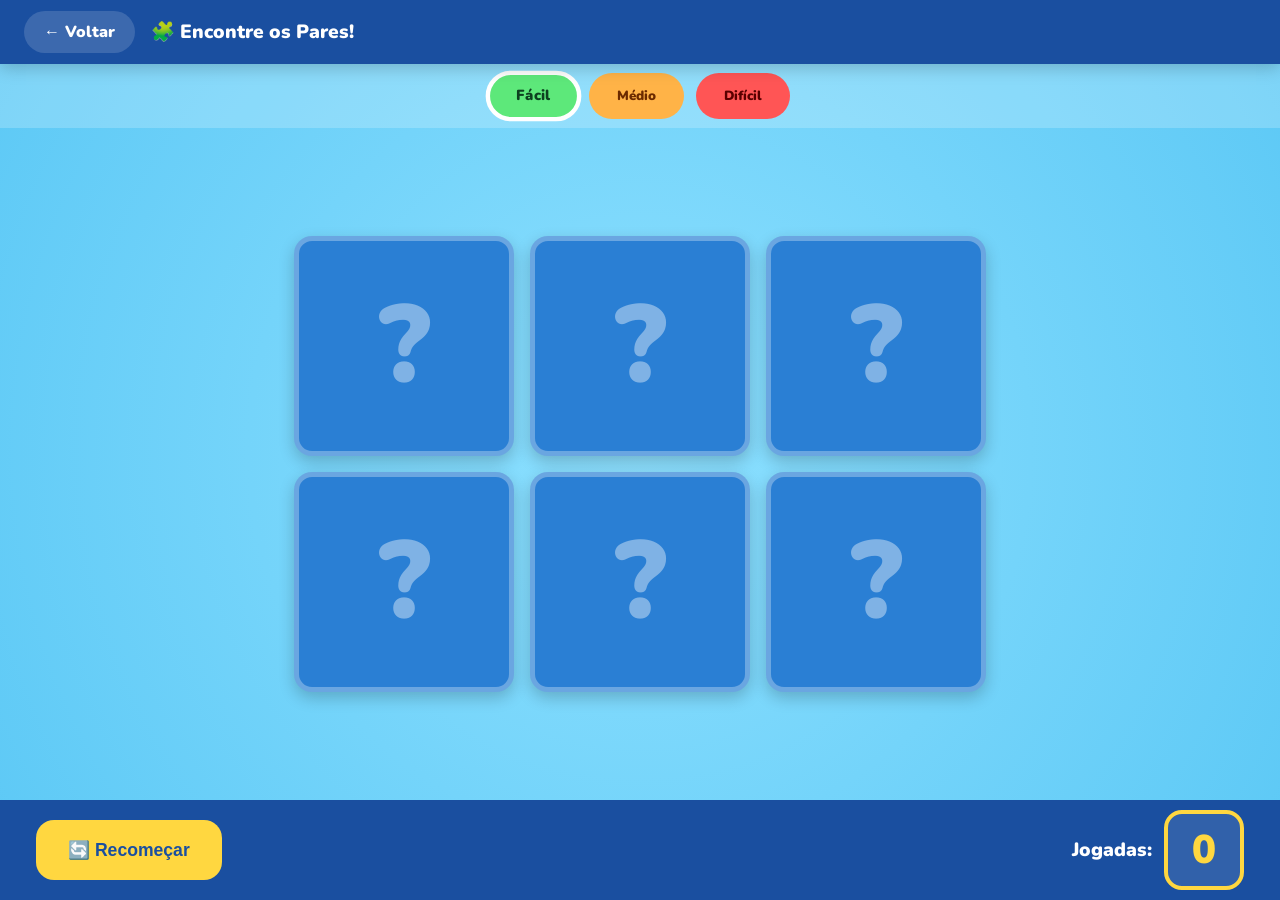
==== memory-game.html @ f48b7b6b "Add files via upload" ====
<!DOCTYPE html>
<html lang="pt-BR">
<head>
<meta charset="UTF-8">
<meta name="viewport" content="width=device-width, initial-scale=1.0">
<title>Memory Match-up — KanAcademy</title>
<link href="https://fonts.googleapis.com/css2?family=Nunito:wght@700;800;900&display=swap" rel="stylesheet">
<style>
  *, *::before, *::after { box-sizing: border-box; margin: 0; padding: 0; }

  :root {
    --sky:        #5bc8f5;
    --blue-deep:  #1a4fa0;
    --yellow:     #FFD740;
    --card-back:  #2a7fd4;
    --topbar-h:   64px;
    --diffbar-h:  64px;
    --botbar-h:   100px;
  }

  html, body { width: 100%; height: 100%; overflow: hidden; }
  body {
    font-family: 'Nunito', sans-serif;
    background: radial-gradient(circle at center, #8de0ff, var(--sky));
    display: flex;
    flex-direction: column;
    user-select: none;
  }

  /* ── INTERFACE SUPERIOR ── */
  .topbar { flex: 0 0 var(--topbar-h); background: var(--blue-deep); padding: 0 24px; display: flex; align-items: center; gap: 16px; box-shadow: 0 4px 16px rgba(0,0,0,.2); z-index: 10; }
  .back-btn { color: #fff; font-weight: 900; padding: 10px 20px; border-radius: 50px; background: rgba(255,255,255,.15); cursor: pointer; text-decoration: none; }
  .topbar-title { font-size: 1.2rem; font-weight: 900; color: #fff; }

  .diffbar { flex: 0 0 var(--diffbar-h); display: flex; align-items: center; justify-content: center; gap: 12px; background: rgba(255,255,255,.2); }
  .diff-btn { font-family: inherit; font-weight: 900; padding: 10px 24px; border-radius: 50px; border: 4px solid transparent; cursor: pointer; transition: all .2s; }
  .diff-btn.easy   { background: #5de87a; color: #0d4020; }
  .diff-btn.medium { background: #ffb347; color: #6b2a00; }
  .diff-btn.hard   { background: #ff5555; color: #5a0000; }
  .diff-btn.active { transform: scale(1.1); border-color: #fff; }

  /* ── ÁREA DO TABULEIRO (BOUNDED AREA) ── */
  .board-wrap {
    flex: 1 1 0; min-height: 0;
    display: flex; align-items: center; justify-content: center;
    padding: 20px; overflow: hidden; position: relative;
    /* Configuração para Desktop: Mantém a proporção no centro */
    max-width: 900px;
    margin: 0 auto;
    width: 100%;
  }
  #board { display: grid; justify-content: center; align-content: center; }

  /* ── CARTAS ── */
  .card { perspective: 800px; cursor: pointer; }
  .card-inner { width: 100%; height: 100%; position: relative; transform-style: preserve-3d; transition: transform .5s cubic-bezier(.175, .885, .32, 1.275); border-radius: 18px; }
  .card.flipped .card-inner, .card.matched .card-inner { transform: rotateY(180deg); }
  .card-face { position: absolute; inset: 0; border-radius: 18px; backface-visibility: hidden; -webkit-backface-visibility: hidden; overflow: hidden; }
  
  .card-back { background: var(--card-back); display: flex; align-items: center; justify-content: center; border: 5px solid rgba(255,255,255,.3); box-shadow: 0 6px 16px rgba(0,0,0,.2); }
  .card-back::after { content: '?'; font-size: calc(var(--cs, 100px) * .5); font-weight: 900; color: rgba(255,255,255,.4); }
  .card-front { transform: rotateY(180deg); display: flex; align-items: center; justify-content: center; border: 5px solid #fff; box-shadow: 0 6px 16px rgba(0,0,0,.2); }
  .card-front .emoji { font-size: calc(var(--cs, 100px) * .55); line-height: 1; }

  .card.matched .card-front { border-color: #5de87a; box-shadow: 0 0 0 5px #5de87a, 0 8px 20px rgba(0,0,0,.2); animation: matchPop .5s ease; }
  @keyframes matchPop { 0% { transform: rotateY(180deg) scale(1); } 50% { transform: rotateY(180deg) scale(1.15); } 100% { transform: rotateY(180deg) scale(1); } }

  /* Dica Adaptativa */
  .hint-wiggle { animation: wiggle .6s ease-in-out infinite; }
  @keyframes wiggle { 0%, 100% { transform: rotate(0deg); border-color: var(--yellow); } 25% { transform: rotate(-5deg); } 75% { transform: rotate(5deg); } }

  /* ── FEEDBACK E INFERIOR ── */
  .toast { position: absolute; top: 10%; left: 50%; transform: translate(-50%, -20px); background: var(--yellow); color: var(--blue-deep); padding: 12px 30px; border-radius: 50px; font-size: 1.5rem; font-weight: 900; opacity: 0; pointer-events: none; z-index: 50; transition: all .3s; }
  .toast.show { opacity: 1; transform: translate(-50%, 0); }

  .botbar { flex: 0 0 var(--botbar-h); background: var(--blue-deep); display: flex; align-items: center; justify-content: space-between; padding: 0 36px; }
  .reset-btn { background: var(--yellow); color: var(--blue-deep); font-weight: 900; font-size: 1.1rem; height: 60px; padding: 0 32px; border: none; border-radius: 18px; cursor: pointer; }
  .moves-wrapper { display: flex; align-items: center; gap: 12px; }
  .moves-label { color: #fff; font-size: 1.2rem; font-weight: 900; }
  .moves-box { width: 80px; height: 80px; border-radius: 18px; background: rgba(255,255,255,.1); border: 4px solid var(--yellow); color: var(--yellow); font-size: 2.5rem; font-weight: 900; display: flex; align-items: center; justify-content: center; }

  /* ── VITÓRIA ── */
  .win-overlay { position: fixed; inset: 0; background: rgba(26,79,160,.85); backdrop-filter: blur(8px); display: flex; align-items: center; justify-content: center; z-index: 999; opacity: 0; pointer-events: none; transition: opacity .4s; }
  .win-overlay.show { opacity: 1; pointer-events: all; }
  .win-box { background: #fff; border-radius: 30px; padding: 40px 50px; text-align: center; max-width: 450px; width: 90%; transform: scale(0.8); transition: transform .5s; }
  .win-overlay.show .win-box { transform: scale(1); }
  .win-box .trophy { font-size: 90px; margin-bottom: 10px; }
  .win-box h2 { font-size: 2.5rem; font-weight: 900; color: var(--blue-deep); }
  .win-box .win-count { font-size: 2.8rem; font-weight: 900; color: #5de87a; margin-bottom: 30px; }
  .win-btn { background: var(--yellow); color: var(--blue-deep); font-weight: 900; font-size: 1.1rem; padding: 16px 32px; border: none; border-radius: 50px; cursor: pointer; width: 100%; margin-top: 10px; }

  @media (max-width: 600px) { .botbar { padding: 0 16px; } .moves-label { display: none; } }
</style>
</head>
<body>

<div class="topbar">
  <a href="index.html" class="back-btn">← Voltar</a>
  <span class="topbar-title">🧩 Encontre os Pares!</span>
</div>

<div class="diffbar">
  <button class="diff-btn easy active"  onclick="setDiff('easy')">Fácil</button>
  <button class="diff-btn medium"       onclick="setDiff('medium')">Médio</button>
  <button class="diff-btn hard"         onclick="setDiff('hard')">Difícil</button>
</div>

<div class="board-wrap">
  <div class="toast" id="toast">Muito Bem!</div>
  <div id="board"></div>
</div>

<div class="botbar">
  <button class="reset-btn" onclick="resetGame()">🔄 Recomeçar</button>
  <div class="moves-wrapper">
    <span class="moves-label">Jogadas:</span>
    <div class="moves-box" id="movesDisplay">0</div>
  </div>
</div>

<div class="win-overlay" id="winOverlay">
  <div class="win-box">
    <div class="trophy">🏆</div>
    <h2>Você Conseguiu!</h2>
    <div class="win-count" id="winCount">0 jogadas</div>
    <button class="win-btn" onclick="nextDiff()">🌟 Próximo Desafio</button>
    <button class="win-btn" style="background:#e8eeff" onclick="resetGame();closeWin();">🔄 Jogar Novamente</button>
  </div>
</div>

<script>
const CHARS = [
  { id:1, emoji:'🐶', bg:'#FF6B6B' }, { id:2, emoji:'🐱', bg:'#FFA94D' },
  { id:3, emoji:'🦁', bg:'#FFD740' }, { id:4, emoji:'🐸', bg:'#5DE87A' },
  { id:5, emoji:'🐼', bg:'#C77DFF' }, { id:6, emoji:'🐯', bg:'#FF8C6B' },
  { id:7, emoji:'🦝', bg:'#5BC8F5' }, { id:8, emoji:'🐺', bg:'#4DD0E1' },
  { id:9, emoji:'🐻', bg:'#A26030' }, { id:10, emoji:'🦄', bg:'#FF85B3' }
];

const FEEDBACK_MSGS = ["Uau!", "Isso aí!", "Muito bem!", "Incrível!"];

// ── Níveis Otimizados para 4 anos ──
const LEVELS = {
  easy:   { pairs: 3, cols: 3 }, // 6 cartas: muito grandes e fáceis
  medium: { pairs: 6, cols: 4 }, // 12 cartas: tamanho médio
  hard:   { pairs: 10, cols: 5 } // 20 cartas: menores, preenchem o espaço
};
const ORDER = ['easy','medium','hard'];

let diff = 'easy';
let deck = [], flipped = [], matched = [];
let moves = 0, locked = false, consecutiveMisses = 0;

const shuffle = a => {
  for (let i = a.length-1; i > 0; i--) {
    const j = Math.floor(Math.random()*(i+1));
    [a[i],a[j]] = [a[j],a[i]];
  }
  return a;
};

function buildDeck(pairs) {
  const chars = shuffle([...CHARS]).slice(0, pairs);
  const tiles = [];
  chars.forEach(c => { tiles.push({...c, uid: c.id*100+1}); tiles.push({...c, uid: c.id*100+2}); });
  return shuffle(tiles);
}

function setDiff(d) {
  diff = d;
  document.querySelectorAll('.diff-btn').forEach(b => b.classList.remove('active'));
  document.querySelector(`.diff-btn.${d}`).classList.add('active');
  resetGame();
}

function resetGame() {
  const { pairs, cols } = LEVELS[diff];
  deck = buildDeck(pairs);
  flipped = []; matched = []; moves = 0; consecutiveMisses = 0; locked = false;
  document.getElementById('movesDisplay').textContent = 0;
  closeWin();
  renderBoard(cols);
}

// ── CÁLCULO DE PROPORÇÃO ADAPTATIVA ──
function renderBoard(cols) {
  const board = document.getElementById('board');
  board.innerHTML = '';
  const rows = Math.ceil(deck.length / cols);
  const wrap = document.querySelector('.board-wrap');
  
  const GAP = 16;
  const pw = wrap.clientWidth - 40;
  const ph = wrap.clientHeight - 40;
  
  const byCW = Math.floor((pw - GAP*(cols-1)) / cols);
  const byCH = Math.floor((ph - GAP*(rows-1)) / rows);
  
  // Limite superior aumentado (220px) permite que as 6 cartas do nível Fácil fiquem gigantes e preencham a tela
  const cs = Math.max(70, Math.min(byCW, byCH, 220)); 

  board.style.setProperty('--cs', cs + 'px');
  board.style.gridTemplateColumns = `repeat(${cols}, ${cs}px)`;
  board.style.gridTemplateRows = `repeat(${rows}, ${cs}px)`;
  board.style.gap = GAP + 'px';

  deck.forEach((tile, idx) => {
    const card = document.createElement('div');
    card.className = 'card';
    card.dataset.idx = idx;
    card.dataset.id = tile.id;
    card.style.cssText = `width:${cs}px;height:${cs}px`;
    card.innerHTML = `<div class="card-inner"><div class="card-face card-back"></div><div class="card-face card-front" style="background:${tile.bg}"><span class="emoji">${tile.emoji}</span></div></div>`;
    card.addEventListener('click', () => flip(card, idx));
    board.appendChild(card);
  });
}

function flip(card, idx) {
  if (locked || flipped.includes(idx) || matched.includes(deck[idx].id) || flipped.length >= 2) return;
  document.querySelectorAll('.hint-wiggle').forEach(c => c.classList.remove('hint-wiggle'));
  card.classList.add('flipped');
  flipped.push(idx);

  if (flipped.length === 2) {
    moves++;
    document.getElementById('movesDisplay').textContent = moves;
    locked = true;
    checkMatch();
  }
}

function gc(idx) { return document.querySelector(`[data-idx="${idx}"]`); }

function checkMatch() {
  const [a, b] = flipped;
  if (deck[a].id === deck[b].id) {
    matched.push(deck[a].id);
    consecutiveMisses = 0; 
    setTimeout(() => {
      gc(a).classList.add('matched'); gc(b).classList.add('matched');
      const t = document.getElementById('toast'); t.textContent = FEEDBACK_MSGS[Math.floor(Math.random() * FEEDBACK_MSGS.length)];
      t.classList.add('show'); setTimeout(() => t.classList.remove('show'), 1500);
      flipped = []; locked = false;
      if (matched.length === LEVELS[diff].pairs) setTimeout(showWin, 600);
    }, 300);
  } else {
    consecutiveMisses++;
    setTimeout(() => {
      gc(a).classList.remove('flipped'); gc(b).classList.remove('flipped');
      flipped = []; locked = false;
      if (consecutiveMisses >= 3) {
        const unmapped = deck.find(t => !matched.includes(t.id)).id;
        document.querySelectorAll(`[data-id="${unmapped}"] .card-back`).forEach(c => c.classList.add('hint-wiggle'));
        consecutiveMisses = 0;
      }
    }, 1000);
  }
}

function showWin() { document.getElementById('winCount').textContent = moves; document.getElementById('winOverlay').classList.add('show'); }
function closeWin() { document.getElementById('winOverlay').classList.remove('show'); }
function nextDiff() { closeWin(); const i = ORDER.indexOf(diff); setDiff(ORDER[i < ORDER.length-1 ? i+1 : 0]); }

resetGame();
let rTimer;
window.addEventListener('resize', () => { clearTimeout(rTimer); rTimer = setTimeout(() => renderBoard(LEVELS[diff].cols), 150); });
</script>
</body>
</html>
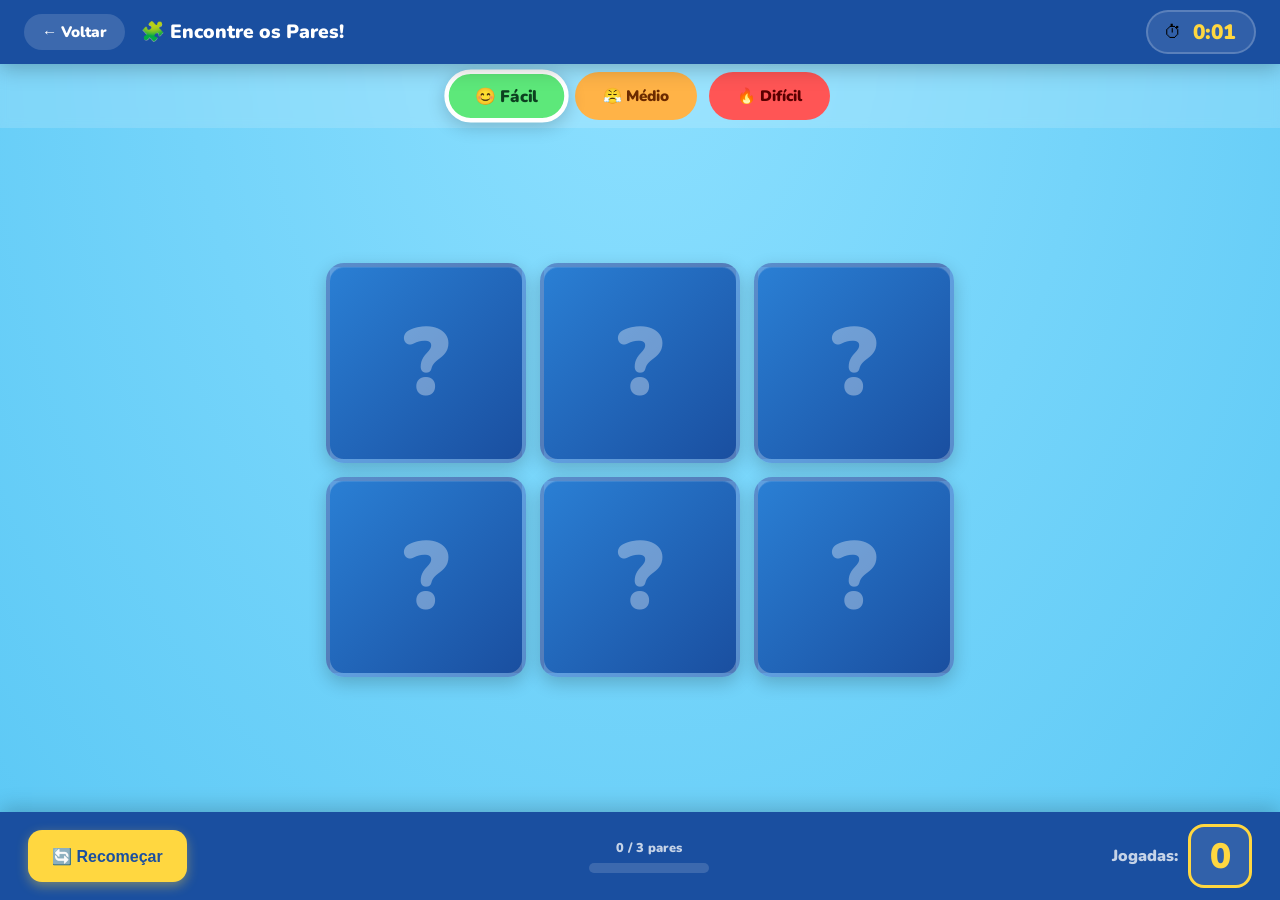
==== commit 1ae7161e: "chore: fullupdated (2026-04-08 22:12)" ====
--- a/memory-game.html
+++ b/memory-game.html
@@ -3,7 +3,7 @@
 <head>
 <meta charset="UTF-8">
 <meta name="viewport" content="width=device-width, initial-scale=1.0">
-<title>Memory Match-up — KanAcademy</title>
+<title>Encontre os Pares — KanAcademy</title>
 <link href="https://fonts.googleapis.com/css2?family=Nunito:wght@700;800;900&display=swap" rel="stylesheet">
 <style>
   *, *::before, *::after { box-sizing: border-box; margin: 0; padding: 0; }
@@ -11,85 +11,362 @@
   :root {
     --sky:        #5bc8f5;
     --blue-deep:  #1a4fa0;
+    --blue-mid:   #2a7fd4;
     --yellow:     #FFD740;
+    --green:      #5DE87A;
+    --red:        #ff5555;
     --card-back:  #2a7fd4;
     --topbar-h:   64px;
     --diffbar-h:  64px;
-    --botbar-h:   100px;
+    --botbar-h:   88px;
   }
 
   html, body { width: 100%; height: 100%; overflow: hidden; }
   body {
     font-family: 'Nunito', sans-serif;
-    background: radial-gradient(circle at center, #8de0ff, var(--sky));
+    background: radial-gradient(ellipse at center top, #8de0ff, var(--sky));
     display: flex;
     flex-direction: column;
     user-select: none;
   }
 
-  /* ── INTERFACE SUPERIOR ── */
-  .topbar { flex: 0 0 var(--topbar-h); background: var(--blue-deep); padding: 0 24px; display: flex; align-items: center; gap: 16px; box-shadow: 0 4px 16px rgba(0,0,0,.2); z-index: 10; }
-  .back-btn { color: #fff; font-weight: 900; padding: 10px 20px; border-radius: 50px; background: rgba(255,255,255,.15); cursor: pointer; text-decoration: none; }
-  .topbar-title { font-size: 1.2rem; font-weight: 900; color: #fff; }
-
-  .diffbar { flex: 0 0 var(--diffbar-h); display: flex; align-items: center; justify-content: center; gap: 12px; background: rgba(255,255,255,.2); }
-  .diff-btn { font-family: inherit; font-weight: 900; padding: 10px 24px; border-radius: 50px; border: 4px solid transparent; cursor: pointer; transition: all .2s; }
+  /* ── TOP BAR ── */
+  .topbar {
+    flex: 0 0 var(--topbar-h);
+    background: var(--blue-deep);
+    padding: 0 24px;
+    display: flex;
+    align-items: center;
+    gap: 16px;
+    box-shadow: 0 4px 20px rgba(0,0,0,.25);
+    z-index: 10;
+  }
+  .back-btn {
+    color: #fff;
+    font-weight: 900;
+    padding: 8px 18px;
+    border-radius: 50px;
+    background: rgba(255,255,255,.15);
+    cursor: pointer;
+    text-decoration: none;
+    font-size: 0.95rem;
+    transition: background 0.2s;
+    white-space: nowrap;
+  }
+  .back-btn:hover { background: rgba(255,255,255,.25); }
+  .topbar-title { font-size: 1.2rem; font-weight: 900; color: #fff; flex: 1; }
+
+  /* Timer */
+  .timer-wrap {
+    display: flex;
+    align-items: center;
+    gap: 8px;
+    background: rgba(255,255,255,0.1);
+    border: 2px solid rgba(255,255,255,0.2);
+    border-radius: 50px;
+    padding: 6px 16px;
+  }
+  .timer-icon { font-size: 1.1rem; }
+  .timer-display {
+    font-size: 1.3rem;
+    font-weight: 900;
+    color: var(--yellow);
+    min-width: 48px;
+    text-align: center;
+    transition: color 0.3s;
+  }
+  .timer-display.warning { color: #ff6b6b; animation: timerPulse 0.5s ease infinite alternate; }
+  @keyframes timerPulse { from { transform: scale(1); } to { transform: scale(1.12); } }
+
+  /* ── DIFF BAR ── */
+  .diffbar {
+    flex: 0 0 var(--diffbar-h);
+    display: flex;
+    align-items: center;
+    justify-content: center;
+    gap: 12px;
+    background: rgba(255,255,255,.15);
+    backdrop-filter: blur(4px);
+  }
+  .diff-btn {
+    font-family: inherit;
+    font-weight: 900;
+    padding: 10px 24px;
+    border-radius: 50px;
+    border: 4px solid transparent;
+    cursor: pointer;
+    transition: all .2s;
+    font-size: 0.95rem;
+  }
   .diff-btn.easy   { background: #5de87a; color: #0d4020; }
   .diff-btn.medium { background: #ffb347; color: #6b2a00; }
   .diff-btn.hard   { background: #ff5555; color: #5a0000; }
-  .diff-btn.active { transform: scale(1.1); border-color: #fff; }
-
-  /* ── ÁREA DO TABULEIRO (BOUNDED AREA) ── */
+  .diff-btn.active { transform: scale(1.1); border-color: #fff; box-shadow: 0 4px 16px rgba(0,0,0,.2); }
+  .diff-btn:not(.active):hover { transform: scale(1.05); }
+
+  /* ── BOARD AREA ── */
   .board-wrap {
     flex: 1 1 0; min-height: 0;
     display: flex; align-items: center; justify-content: center;
-    padding: 20px; overflow: hidden; position: relative;
-    /* Configuração para Desktop: Mantém a proporção no centro */
-    max-width: 900px;
+    padding: 16px; overflow: hidden; position: relative;
+    max-width: 960px;
     margin: 0 auto;
     width: 100%;
   }
   #board { display: grid; justify-content: center; align-content: center; }
 
-  /* ── CARTAS ── */
-  .card { perspective: 800px; cursor: pointer; }
-  .card-inner { width: 100%; height: 100%; position: relative; transform-style: preserve-3d; transition: transform .5s cubic-bezier(.175, .885, .32, 1.275); border-radius: 18px; }
-  .card.flipped .card-inner, .card.matched .card-inner { transform: rotateY(180deg); }
-  .card-face { position: absolute; inset: 0; border-radius: 18px; backface-visibility: hidden; -webkit-backface-visibility: hidden; overflow: hidden; }
-  
-  .card-back { background: var(--card-back); display: flex; align-items: center; justify-content: center; border: 5px solid rgba(255,255,255,.3); box-shadow: 0 6px 16px rgba(0,0,0,.2); }
-  .card-back::after { content: '?'; font-size: calc(var(--cs, 100px) * .5); font-weight: 900; color: rgba(255,255,255,.4); }
-  .card-front { transform: rotateY(180deg); display: flex; align-items: center; justify-content: center; border: 5px solid #fff; box-shadow: 0 6px 16px rgba(0,0,0,.2); }
+  /* ── CARDS ── */
+  .card { perspective: 900px; cursor: pointer; }
+  .card-inner {
+    width: 100%; height: 100%;
+    position: relative;
+    transform-style: preserve-3d;
+    transition: transform .45s cubic-bezier(.175,.885,.32,1.275);
+    border-radius: 18px;
+  }
+  .card.flipped .card-inner,
+  .card.matched .card-inner { transform: rotateY(180deg); }
+
+  .card-face {
+    position: absolute; inset: 0;
+    border-radius: 18px;
+    backface-visibility: hidden;
+    -webkit-backface-visibility: hidden;
+    overflow: hidden;
+  }
+
+  .card-back {
+    background: linear-gradient(135deg, #2a7fd4 0%, #1a4fa0 100%);
+    display: flex; align-items: center; justify-content: center;
+    border: 4px solid rgba(255,255,255,.25);
+    box-shadow: 0 6px 18px rgba(0,0,0,.2), inset 0 1px 0 rgba(255,255,255,.1);
+    transition: border-color 0.3s;
+  }
+  .card-back::after {
+    content: '?';
+    font-size: calc(var(--cs, 100px) * .48);
+    font-weight: 900;
+    color: rgba(255,255,255,.35);
+  }
+  .card:hover:not(.flipped):not(.matched) .card-back {
+    border-color: rgba(255,255,255,.55);
+    transform: scale(0.97);
+    box-shadow: 0 8px 24px rgba(0,0,0,.3);
+  }
+  .card:hover:not(.flipped):not(.matched) .card-inner { transform: rotateY(5deg); }
+
+  .card-front {
+    transform: rotateY(180deg);
+    display: flex; align-items: center; justify-content: center;
+    border: 4px solid rgba(255,255,255,.8);
+    box-shadow: 0 6px 18px rgba(0,0,0,.2);
+  }
   .card-front .emoji { font-size: calc(var(--cs, 100px) * .55); line-height: 1; }
 
-  .card.matched .card-front { border-color: #5de87a; box-shadow: 0 0 0 5px #5de87a, 0 8px 20px rgba(0,0,0,.2); animation: matchPop .5s ease; }
-  @keyframes matchPop { 0% { transform: rotateY(180deg) scale(1); } 50% { transform: rotateY(180deg) scale(1.15); } 100% { transform: rotateY(180deg) scale(1); } }
-
-  /* Dica Adaptativa */
-  .hint-wiggle { animation: wiggle .6s ease-in-out infinite; }
-  @keyframes wiggle { 0%, 100% { transform: rotate(0deg); border-color: var(--yellow); } 25% { transform: rotate(-5deg); } 75% { transform: rotate(5deg); } }
-
-  /* ── FEEDBACK E INFERIOR ── */
-  .toast { position: absolute; top: 10%; left: 50%; transform: translate(-50%, -20px); background: var(--yellow); color: var(--blue-deep); padding: 12px 30px; border-radius: 50px; font-size: 1.5rem; font-weight: 900; opacity: 0; pointer-events: none; z-index: 50; transition: all .3s; }
+  /* Matched state */
+  .card.matched .card-front {
+    border-color: #5de87a;
+    box-shadow: 0 0 0 4px #5de87a, 0 8px 24px rgba(93,232,122,.4);
+    animation: matchPop .5s ease;
+  }
+  @keyframes matchPop {
+    0%   { transform: rotateY(180deg) scale(1); }
+    45%  { transform: rotateY(180deg) scale(1.18); }
+    70%  { transform: rotateY(180deg) scale(0.95); }
+    100% { transform: rotateY(180deg) scale(1); }
+  }
+
+  /* Error shake */
+  .card.error .card-inner {
+    animation: shakeCard 0.5s ease;
+  }
+  @keyframes shakeCard {
+    0%,100% { transform: rotateY(180deg) translateX(0); }
+    20%  { transform: rotateY(180deg) translateX(-6px); }
+    40%  { transform: rotateY(180deg) translateX(6px); }
+    60%  { transform: rotateY(180deg) translateX(-5px); }
+    80%  { transform: rotateY(180deg) translateX(5px); }
+  }
+  .card.error .card-front { border-color: var(--red); box-shadow: 0 0 0 4px var(--red); }
+
+  /* Hint */
+  .hint-wiggle { animation: wiggle .7s ease-in-out 3; }
+  @keyframes wiggle {
+    0%,100% { transform: rotate(0deg); }
+    25% { transform: rotate(-6deg) scale(1.05); }
+    75% { transform: rotate(6deg) scale(1.05); }
+  }
+  .hint-wiggle .card-back { border-color: var(--yellow); box-shadow: 0 0 0 3px var(--yellow); }
+
+  /* ── TOAST ── */
+  .toast {
+    position: absolute; top: 8%; left: 50%;
+    transform: translate(-50%, -20px);
+    background: var(--yellow); color: var(--blue-deep);
+    padding: 12px 30px; border-radius: 50px;
+    font-size: 1.4rem; font-weight: 900;
+    opacity: 0; pointer-events: none; z-index: 50;
+    transition: all .3s cubic-bezier(.25,.8,.25,1);
+    white-space: nowrap;
+    box-shadow: 0 6px 20px rgba(255,215,64,.5);
+  }
   .toast.show { opacity: 1; transform: translate(-50%, 0); }
 
-  .botbar { flex: 0 0 var(--botbar-h); background: var(--blue-deep); display: flex; align-items: center; justify-content: space-between; padding: 0 36px; }
-  .reset-btn { background: var(--yellow); color: var(--blue-deep); font-weight: 900; font-size: 1.1rem; height: 60px; padding: 0 32px; border: none; border-radius: 18px; cursor: pointer; }
-  .moves-wrapper { display: flex; align-items: center; gap: 12px; }
-  .moves-label { color: #fff; font-size: 1.2rem; font-weight: 900; }
-  .moves-box { width: 80px; height: 80px; border-radius: 18px; background: rgba(255,255,255,.1); border: 4px solid var(--yellow); color: var(--yellow); font-size: 2.5rem; font-weight: 900; display: flex; align-items: center; justify-content: center; }
-
-  /* ── VITÓRIA ── */
-  .win-overlay { position: fixed; inset: 0; background: rgba(26,79,160,.85); backdrop-filter: blur(8px); display: flex; align-items: center; justify-content: center; z-index: 999; opacity: 0; pointer-events: none; transition: opacity .4s; }
+  /* Combo flash */
+  .combo-toast {
+    position: absolute; top: 18%; left: 50%;
+    transform: translate(-50%, 0) scale(0.5);
+    background: linear-gradient(135deg, #ff6b6b, #ff3399);
+    color: white;
+    padding: 8px 22px; border-radius: 50px;
+    font-size: 1.2rem; font-weight: 900;
+    opacity: 0; pointer-events: none; z-index: 50;
+    transition: all .4s cubic-bezier(.25,.8,.25,1);
+  }
+  .combo-toast.show { opacity: 1; transform: translate(-50%, 0) scale(1); }
+
+  /* ── BOTTOM BAR ── */
+  .botbar {
+    flex: 0 0 var(--botbar-h);
+    background: var(--blue-deep);
+    display: flex; align-items: center;
+    justify-content: space-between;
+    padding: 0 28px;
+    box-shadow: 0 -4px 20px rgba(0,0,0,.2);
+  }
+  .reset-btn {
+    background: var(--yellow); color: var(--blue-deep);
+    font-weight: 900; font-size: 1rem;
+    height: 52px; padding: 0 24px;
+    border: none; border-radius: 14px; cursor: pointer;
+    transition: all 0.2s;
+    box-shadow: 0 4px 12px rgba(255,215,64,.4);
+  }
+  .reset-btn:hover { transform: translateY(-2px); box-shadow: 0 8px 20px rgba(255,215,64,.5); }
+  .reset-btn:active { transform: translateY(0); }
+
+  .botbar-center {
+    display: flex; align-items: center; gap: 20px;
+  }
+
+  .moves-wrapper { display: flex; align-items: center; gap: 10px; }
+  .moves-label { color: rgba(255,255,255,.75); font-size: 1rem; font-weight: 900; }
+  .moves-box {
+    min-width: 64px; height: 64px;
+    border-radius: 16px;
+    background: rgba(255,255,255,.1);
+    border: 3px solid var(--yellow);
+    color: var(--yellow); font-size: 2.2rem; font-weight: 900;
+    display: flex; align-items: center; justify-content: center;
+    transition: transform 0.15s;
+    padding: 0 10px;
+  }
+  .moves-box.bump { animation: moveBump 0.2s ease; }
+  @keyframes moveBump { 0%,100% { transform: scale(1); } 50% { transform: scale(1.18); } }
+
+  /* Progress bar */
+  .progress-wrap {
+    display: flex; flex-direction: column; align-items: center; gap: 6px;
+  }
+  .progress-label { color: rgba(255,255,255,.75); font-size: 0.8rem; font-weight: 900; }
+  .progress-track {
+    width: 120px; height: 10px;
+    background: rgba(255,255,255,.15);
+    border-radius: 99px; overflow: hidden;
+  }
+  .progress-fill {
+    height: 100%;
+    background: linear-gradient(90deg, #5de87a, #38c95a);
+    border-radius: 99px;
+    width: 0%;
+    transition: width 0.4s cubic-bezier(.25,.8,.25,1);
+    box-shadow: 0 0 8px rgba(93,232,122,.6);
+  }
+
+  /* ── WIN OVERLAY ── */
+  .win-overlay {
+    position: fixed; inset: 0;
+    background: rgba(26,79,160,.88);
+    backdrop-filter: blur(10px);
+    display: flex; align-items: center; justify-content: center;
+    z-index: 999; opacity: 0; pointer-events: none;
+    transition: opacity .4s;
+  }
   .win-overlay.show { opacity: 1; pointer-events: all; }
-  .win-box { background: #fff; border-radius: 30px; padding: 40px 50px; text-align: center; max-width: 450px; width: 90%; transform: scale(0.8); transition: transform .5s; }
-  .win-overlay.show .win-box { transform: scale(1); }
-  .win-box .trophy { font-size: 90px; margin-bottom: 10px; }
-  .win-box h2 { font-size: 2.5rem; font-weight: 900; color: var(--blue-deep); }
-  .win-box .win-count { font-size: 2.8rem; font-weight: 900; color: #5de87a; margin-bottom: 30px; }
-  .win-btn { background: var(--yellow); color: var(--blue-deep); font-weight: 900; font-size: 1.1rem; padding: 16px 32px; border: none; border-radius: 50px; cursor: pointer; width: 100%; margin-top: 10px; }
-
-  @media (max-width: 600px) { .botbar { padding: 0 16px; } .moves-label { display: none; } }
+  .win-box {
+    background: #fff; border-radius: 32px;
+    padding: 40px 48px; text-align: center;
+    max-width: 460px; width: 92%;
+    transform: scale(0.8) translateY(20px);
+    transition: transform .5s cubic-bezier(.25,.8,.25,1);
+    box-shadow: 0 30px 80px rgba(0,0,0,.35);
+  }
+  .win-overlay.show .win-box { transform: scale(1) translateY(0); }
+  .win-box .trophy { font-size: 80px; margin-bottom: 8px; }
+  .win-box h2 { font-size: 2.4rem; font-weight: 900; color: var(--blue-deep); margin-bottom: 6px; }
+  .win-box .win-sub { color: #778; font-size: 1rem; font-weight: 700; margin-bottom: 24px; }
+
+  /* Stars rating */
+  .stars-rating {
+    display: flex; align-items: center; justify-content: center;
+    gap: 8px; margin-bottom: 20px;
+    font-size: 3rem;
+  }
+  .star-el { filter: grayscale(1) opacity(0.3); transition: all 0.4s; transform: scale(0.7); }
+  .star-el.lit { filter: none; transform: scale(1); animation: starPop 0.4s cubic-bezier(.25,.8,.25,1) both; }
+  @keyframes starPop {
+    0%   { transform: scale(0); }
+    60%  { transform: scale(1.3); }
+    100% { transform: scale(1); }
+  }
+
+  .win-stats {
+    display: flex; gap: 16px; justify-content: center; margin-bottom: 28px;
+  }
+  .win-stat {
+    background: #f0f5ff; border-radius: 16px; padding: 14px 20px;
+    text-align: center; flex: 1;
+  }
+  .win-stat-val { font-size: 1.8rem; font-weight: 900; color: var(--blue-deep); }
+  .win-stat-label { font-size: 0.8rem; font-weight: 700; color: #889; margin-top: 2px; }
+
+  .win-btn {
+    background: var(--yellow); color: var(--blue-deep);
+    font-weight: 900; font-size: 1.05rem;
+    padding: 16px 28px; border: none; border-radius: 50px;
+    cursor: pointer; width: 100%; margin-top: 10px;
+    transition: all 0.2s;
+    box-shadow: 0 4px 14px rgba(255,215,64,.4);
+  }
+  .win-btn:hover { transform: translateY(-2px); box-shadow: 0 8px 24px rgba(255,215,64,.5); }
+  .win-btn.secondary { background: #eef1ff; box-shadow: none; }
+  .win-btn.secondary:hover { box-shadow: 0 4px 12px rgba(0,0,0,.1); }
+
+  /* ── PARTICLES ── */
+  .particle {
+    position: fixed;
+    pointer-events: none;
+    z-index: 9999;
+    font-size: 24px;
+    animation: particleFly 1.2s ease-out forwards;
+  }
+  @keyframes particleFly {
+    0%   { opacity: 1; transform: translate(0,0) scale(1) rotate(0deg); }
+    100% { opacity: 0; transform: var(--dest) scale(0.4) rotate(var(--rot)); }
+  }
+
+  /* ── ENTRY ANIMATION ── */
+  .card { opacity: 0; animation: cardEntry 0.4s ease forwards; }
+  @keyframes cardEntry {
+    from { opacity: 0; transform: translateY(20px) scale(0.85); }
+    to   { opacity: 1; transform: translateY(0) scale(1); }
+  }
+
+  @media (max-width: 600px) {
+    .botbar { padding: 0 14px; gap: 10px; }
+    .moves-label, .progress-wrap, .timer-wrap .timer-icon { display: none; }
+    .diff-btn { padding: 8px 16px; font-size: 0.9rem; }
+  }
 </style>
 </head>
 <body>
@@ -97,21 +374,34 @@
 <div class="topbar">
   <a href="index.html" class="back-btn">← Voltar</a>
   <span class="topbar-title">🧩 Encontre os Pares!</span>
+  <div class="timer-wrap">
+    <span class="timer-icon">⏱</span>
+    <span class="timer-display" id="timerDisplay">0:00</span>
+  </div>
 </div>
 
 <div class="diffbar">
-  <button class="diff-btn easy active"  onclick="setDiff('easy')">Fácil</button>
-  <button class="diff-btn medium"       onclick="setDiff('medium')">Médio</button>
-  <button class="diff-btn hard"         onclick="setDiff('hard')">Difícil</button>
+  <button class="diff-btn easy active"  onclick="setDiff('easy')">😊 Fácil</button>
+  <button class="diff-btn medium"       onclick="setDiff('medium')">😤 Médio</button>
+  <button class="diff-btn hard"         onclick="setDiff('hard')">🔥 Difícil</button>
 </div>
 
 <div class="board-wrap">
-  <div class="toast" id="toast">Muito Bem!</div>
+  <div class="toast"       id="toast">Muito Bem!</div>
+  <div class="combo-toast" id="comboToast">🔥 Combo!</div>
   <div id="board"></div>
 </div>
 
 <div class="botbar">
   <button class="reset-btn" onclick="resetGame()">🔄 Recomeçar</button>
+
+  <div class="botbar-center">
+    <div class="progress-wrap">
+      <span class="progress-label" id="progressLabel">0 / 0 pares</span>
+      <div class="progress-track"><div class="progress-fill" id="progressFill"></div></div>
+    </div>
+  </div>
+
   <div class="moves-wrapper">
     <span class="moves-label">Jogadas:</span>
     <div class="moves-box" id="movesDisplay">0</div>
@@ -122,50 +412,105 @@
   <div class="win-box">
     <div class="trophy">🏆</div>
     <h2>Você Conseguiu!</h2>
-    <div class="win-count" id="winCount">0 jogadas</div>
+    <p class="win-sub" id="winSub">Incrível desempenho!</p>
+
+    <div class="stars-rating">
+      <span class="star-el" id="star1">⭐</span>
+      <span class="star-el" id="star2">⭐</span>
+      <span class="star-el" id="star3">⭐</span>
+    </div>
+
+    <div class="win-stats">
+      <div class="win-stat">
+        <div class="win-stat-val" id="winMoves">0</div>
+        <div class="win-stat-label">Jogadas</div>
+      </div>
+      <div class="win-stat">
+        <div class="win-stat-val" id="winTime">0:00</div>
+        <div class="win-stat-label">Tempo</div>
+      </div>
+    </div>
+
     <button class="win-btn" onclick="nextDiff()">🌟 Próximo Desafio</button>
-    <button class="win-btn" style="background:#e8eeff" onclick="resetGame();closeWin();">🔄 Jogar Novamente</button>
+    <button class="win-btn secondary" onclick="resetGame();closeWin();">🔄 Jogar Novamente</button>
   </div>
 </div>
 
 <script>
+// ── DATA ──
 const CHARS = [
-  { id:1, emoji:'🐶', bg:'#FF6B6B' }, { id:2, emoji:'🐱', bg:'#FFA94D' },
-  { id:3, emoji:'🦁', bg:'#FFD740' }, { id:4, emoji:'🐸', bg:'#5DE87A' },
-  { id:5, emoji:'🐼', bg:'#C77DFF' }, { id:6, emoji:'🐯', bg:'#FF8C6B' },
-  { id:7, emoji:'🦝', bg:'#5BC8F5' }, { id:8, emoji:'🐺', bg:'#4DD0E1' },
-  { id:9, emoji:'🐻', bg:'#A26030' }, { id:10, emoji:'🦄', bg:'#FF85B3' }
+  { id:1,  emoji:'🐶', bg:'#FF6B6B' },
+  { id:2,  emoji:'🐱', bg:'#FFA94D' },
+  { id:3,  emoji:'🦁', bg:'#FFD740' },
+  { id:4,  emoji:'🐸', bg:'#5DE87A' },
+  { id:5,  emoji:'🐼', bg:'#C77DFF' },
+  { id:6,  emoji:'🐯', bg:'#FF8C6B' },
+  { id:7,  emoji:'🦝', bg:'#5BC8F5' },
+  { id:8,  emoji:'🐺', bg:'#4DD0E1' },
+  { id:9,  emoji:'🐻', bg:'#A26030' },
+  { id:10, emoji:'🦄', bg:'#FF85B3' }
 ];
 
-const FEEDBACK_MSGS = ["Uau!", "Isso aí!", "Muito bem!", "Incrível!"];
-
-// ── Níveis Otimizados para 4 anos ──
-const LEVELS = {
-  easy:   { pairs: 3, cols: 3 }, // 6 cartas: muito grandes e fáceis
-  medium: { pairs: 6, cols: 4 }, // 12 cartas: tamanho médio
-  hard:   { pairs: 10, cols: 5 } // 20 cartas: menores, preenchem o espaço
+const FEEDBACK = ['Uau! 🎉', 'Isso aí! 💪', 'Incrível! 🌟', 'Perfeito! ✨', 'Show! 🔥'];
+const COMBOS   = ['🔥 2x Combo!', '⚡ 3x Combo!', '💥 4x Combo!', '🌟 MEGA COMBO!'];
+const LEVELS   = {
+  easy:   { pairs: 3, cols: 3, time: 90,  starLimits: [15, 10, 6]  },
+  medium: { pairs: 6, cols: 4, time: 120, starLimits: [30, 20, 12] },
+  hard:   { pairs: 10, cols: 5, time: 180, starLimits: [50, 35, 22] }
 };
 const ORDER = ['easy','medium','hard'];
 
+// ── STATE ──
 let diff = 'easy';
 let deck = [], flipped = [], matched = [];
-let moves = 0, locked = false, consecutiveMisses = 0;
-
+let moves = 0, locked = false, consecutiveMisses = 0, combo = 0;
+let timerInterval = null, elapsed = 0;
+
+// ── UTILS ──
 const shuffle = a => {
-  for (let i = a.length-1; i > 0; i--) {
+  const b = [...a];
+  for (let i = b.length-1; i > 0; i--) {
     const j = Math.floor(Math.random()*(i+1));
-    [a[i],a[j]] = [a[j],a[i]];
-  }
-  return a;
+    [b[i],b[j]] = [b[j],b[i]];
+  }
+  return b;
 };
 
+const gc = idx => document.querySelector(`[data-idx="${idx}"]`);
+
+const fmt = s => `${Math.floor(s/60)}:${String(s%60).padStart(2,'0')}`;
+
+// ── TIMER ──
+function startTimer() {
+  clearInterval(timerInterval);
+  elapsed = 0;
+  const display = document.getElementById('timerDisplay');
+  display.classList.remove('warning');
+  display.textContent = '0:00';
+  const limit = LEVELS[diff].time;
+
+  timerInterval = setInterval(() => {
+    elapsed++;
+    display.textContent = fmt(elapsed);
+    const remaining = limit - elapsed;
+    if (remaining <= 15 && remaining > 0) display.classList.add('warning');
+    else display.classList.remove('warning');
+  }, 1000);
+}
+function stopTimer() { clearInterval(timerInterval); }
+
+// ── DECK BUILD ──
 function buildDeck(pairs) {
-  const chars = shuffle([...CHARS]).slice(0, pairs);
+  const chars = shuffle(CHARS).slice(0, pairs);
   const tiles = [];
-  chars.forEach(c => { tiles.push({...c, uid: c.id*100+1}); tiles.push({...c, uid: c.id*100+2}); });
+  chars.forEach(c => {
+    tiles.push({...c, uid: c.id*100+1});
+    tiles.push({...c, uid: c.id*100+2});
+  });
   return shuffle(tiles);
 }
 
+// ── DIFFICULTY ──
 function setDiff(d) {
   diff = d;
   document.querySelectorAll('.diff-btn').forEach(b => b.classList.remove('active'));
@@ -173,31 +518,40 @@
   resetGame();
 }
 
+// ── RESET ──
 function resetGame() {
   const { pairs, cols } = LEVELS[diff];
   deck = buildDeck(pairs);
-  flipped = []; matched = []; moves = 0; consecutiveMisses = 0; locked = false;
-  document.getElementById('movesDisplay').textContent = 0;
+  flipped = []; matched = []; moves = 0; consecutiveMisses = 0; combo = 0; locked = false;
+
+  document.getElementById('movesDisplay').textContent = '0';
+  updateProgress();
   closeWin();
+  startTimer();
   renderBoard(cols);
 }
 
-// ── CÁLCULO DE PROPORÇÃO ADAPTATIVA ──
+// ── PROGRESS ──
+function updateProgress() {
+  const { pairs } = LEVELS[diff];
+  const pct = (matched.length / pairs) * 100;
+  document.getElementById('progressFill').style.width = pct + '%';
+  document.getElementById('progressLabel').textContent = `${matched.length} / ${pairs} pares`;
+}
+
+// ── BOARD ──
 function renderBoard(cols) {
   const board = document.getElementById('board');
   board.innerHTML = '';
   const rows = Math.ceil(deck.length / cols);
   const wrap = document.querySelector('.board-wrap');
-  
-  const GAP = 16;
-  const pw = wrap.clientWidth - 40;
-  const ph = wrap.clientHeight - 40;
-  
+  const GAP = 14;
+  const pw = wrap.clientWidth - 32;
+  const ph = wrap.clientHeight - 32;
+
   const byCW = Math.floor((pw - GAP*(cols-1)) / cols);
   const byCH = Math.floor((ph - GAP*(rows-1)) / rows);
-  
-  // Limite superior aumentado (220px) permite que as 6 cartas do nível Fácil fiquem gigantes e preencham a tela
-  const cs = Math.max(70, Math.min(byCW, byCH, 220)); 
+  const cs = Math.max(70, Math.min(byCW, byCH, 200));
 
   board.style.setProperty('--cs', cs + 'px');
   board.style.gridTemplateColumns = `repeat(${cols}, ${cs}px)`;
@@ -208,14 +562,21 @@
     const card = document.createElement('div');
     card.className = 'card';
     card.dataset.idx = idx;
-    card.dataset.id = tile.id;
-    card.style.cssText = `width:${cs}px;height:${cs}px`;
-    card.innerHTML = `<div class="card-inner"><div class="card-face card-back"></div><div class="card-face card-front" style="background:${tile.bg}"><span class="emoji">${tile.emoji}</span></div></div>`;
+    card.dataset.id  = tile.id;
+    card.style.cssText = `width:${cs}px;height:${cs}px;animation-delay:${idx * 40}ms`;
+    card.innerHTML = `
+      <div class="card-inner">
+        <div class="card-face card-back"></div>
+        <div class="card-face card-front" style="background:${tile.bg}">
+          <span class="emoji">${tile.emoji}</span>
+        </div>
+      </div>`;
     card.addEventListener('click', () => flip(card, idx));
     board.appendChild(card);
   });
 }
 
+// ── FLIP ──
 function flip(card, idx) {
   if (locked || flipped.includes(idx) || matched.includes(deck[idx].id) || flipped.length >= 2) return;
   document.querySelectorAll('.hint-wiggle').forEach(c => c.classList.remove('hint-wiggle'));
@@ -224,47 +585,150 @@
 
   if (flipped.length === 2) {
     moves++;
-    document.getElementById('movesDisplay').textContent = moves;
+    const mb = document.getElementById('movesDisplay');
+    mb.textContent = moves;
+    mb.classList.remove('bump');
+    void mb.offsetWidth;
+    mb.classList.add('bump');
     locked = true;
     checkMatch();
   }
 }
 
-function gc(idx) { return document.querySelector(`[data-idx="${idx}"]`); }
-
+// ── MATCH CHECK ──
 function checkMatch() {
   const [a, b] = flipped;
   if (deck[a].id === deck[b].id) {
     matched.push(deck[a].id);
-    consecutiveMisses = 0; 
+    combo++;
+    consecutiveMisses = 0;
+
     setTimeout(() => {
-      gc(a).classList.add('matched'); gc(b).classList.add('matched');
-      const t = document.getElementById('toast'); t.textContent = FEEDBACK_MSGS[Math.floor(Math.random() * FEEDBACK_MSGS.length)];
-      t.classList.add('show'); setTimeout(() => t.classList.remove('show'), 1500);
+      gc(a).classList.add('matched');
+      gc(b).classList.add('matched');
+
+      // Toast
+      const t = document.getElementById('toast');
+      t.textContent = FEEDBACK[Math.floor(Math.random() * FEEDBACK.length)];
+      t.classList.add('show');
+      setTimeout(() => t.classList.remove('show'), 1300);
+
+      // Combo toast
+      if (combo >= 2) {
+        const ct = document.getElementById('comboToast');
+        ct.textContent = COMBOS[Math.min(combo-2, COMBOS.length-1)];
+        ct.classList.add('show');
+        setTimeout(() => ct.classList.remove('show'), 1500);
+      }
+
+      updateProgress();
       flipped = []; locked = false;
+
       if (matched.length === LEVELS[diff].pairs) setTimeout(showWin, 600);
-    }, 300);
+    }, 280);
+
   } else {
+    combo = 0;
     consecutiveMisses++;
+
+    // Shake both cards
+    [a, b].forEach(idx => {
+      const c = gc(idx);
+      c.classList.add('error');
+      setTimeout(() => c.classList.remove('error'), 600);
+    });
+
     setTimeout(() => {
-      gc(a).classList.remove('flipped'); gc(b).classList.remove('flipped');
+      gc(a).classList.remove('flipped');
+      gc(b).classList.remove('flipped');
       flipped = []; locked = false;
+
+      // Hint after 3 consecutive misses
       if (consecutiveMisses >= 3) {
-        const unmapped = deck.find(t => !matched.includes(t.id)).id;
-        document.querySelectorAll(`[data-id="${unmapped}"] .card-back`).forEach(c => c.classList.add('hint-wiggle'));
+        const hintId = deck.find(t => !matched.includes(t.id))?.id;
+        if (hintId) {
+          document.querySelectorAll(`[data-id="${hintId}"]`).forEach(c => c.classList.add('hint-wiggle'));
+        }
         consecutiveMisses = 0;
       }
-    }, 1000);
-  }
-}
-
-function showWin() { document.getElementById('winCount').textContent = moves; document.getElementById('winOverlay').classList.add('show'); }
-function closeWin() { document.getElementById('winOverlay').classList.remove('show'); }
-function nextDiff() { closeWin(); const i = ORDER.indexOf(diff); setDiff(ORDER[i < ORDER.length-1 ? i+1 : 0]); }
-
+    }, 950);
+  }
+}
+
+// ── STARS ──
+function calcStars() {
+  const { starLimits } = LEVELS[diff];
+  if (moves <= starLimits[2]) return 3;
+  if (moves <= starLimits[1]) return 2;
+  if (moves <= starLimits[0]) return 1;
+  return 1;
+}
+
+// ── WIN ──
+function showWin() {
+  stopTimer();
+  const stars = calcStars();
+  const subs = ['Muito bom! Continue assim!', 'Ótimo desempenho! 💪', '🌟 Perfeito! Você é incrível!'];
+
+  document.getElementById('winMoves').textContent = moves;
+  document.getElementById('winTime').textContent  = fmt(elapsed);
+  document.getElementById('winSub').textContent   = subs[stars - 1];
+
+  // Reset stars
+  ['star1','star2','star3'].forEach(id => {
+    document.getElementById(id).classList.remove('lit');
+  });
+
+  document.getElementById('winOverlay').classList.add('show');
+
+  // Animate stars with delay
+  for (let i = 0; i < stars; i++) {
+    setTimeout(() => {
+      document.getElementById(`star${i+1}`).classList.add('lit');
+    }, 300 + i * 250);
+  }
+
+  // Particles
+  setTimeout(spawnParticles, 400);
+}
+
+function closeWin() {
+  document.getElementById('winOverlay').classList.remove('show');
+}
+
+function nextDiff() {
+  closeWin();
+  const i = ORDER.indexOf(diff);
+  setDiff(ORDER[i < ORDER.length-1 ? i+1 : 0]);
+}
+
+// ── PARTICLES ──
+function spawnParticles() {
+  const emojis = ['⭐','🌟','🎉','✨','🎊','💫','🌈','🎈'];
+  const cx = window.innerWidth / 2;
+  const cy = window.innerHeight / 2;
+
+  for (let i = 0; i < 20; i++) {
+    const el = document.createElement('div');
+    el.className = 'particle';
+    el.textContent = emojis[Math.floor(Math.random() * emojis.length)];
+    const dx = (Math.random() - 0.5) * 500;
+    const dy = (Math.random() - 0.5) * 500;
+    const rot = `${(Math.random()-0.5)*720}deg`;
+    el.style.cssText = `left:${cx}px;top:${cy}px;--dest:translate(${dx}px,${dy}px);--rot:${rot};animation-delay:${Math.random()*300}ms`;
+    document.body.appendChild(el);
+    setTimeout(() => el.remove(), 1800);
+  }
+}
+
+// ── INIT ──
 resetGame();
+
 let rTimer;
-window.addEventListener('resize', () => { clearTimeout(rTimer); rTimer = setTimeout(() => renderBoard(LEVELS[diff].cols), 150); });
+window.addEventListener('resize', () => {
+  clearTimeout(rTimer);
+  rTimer = setTimeout(() => renderBoard(LEVELS[diff].cols), 150);
+});
 </script>
 </body>
-</html>+</html>
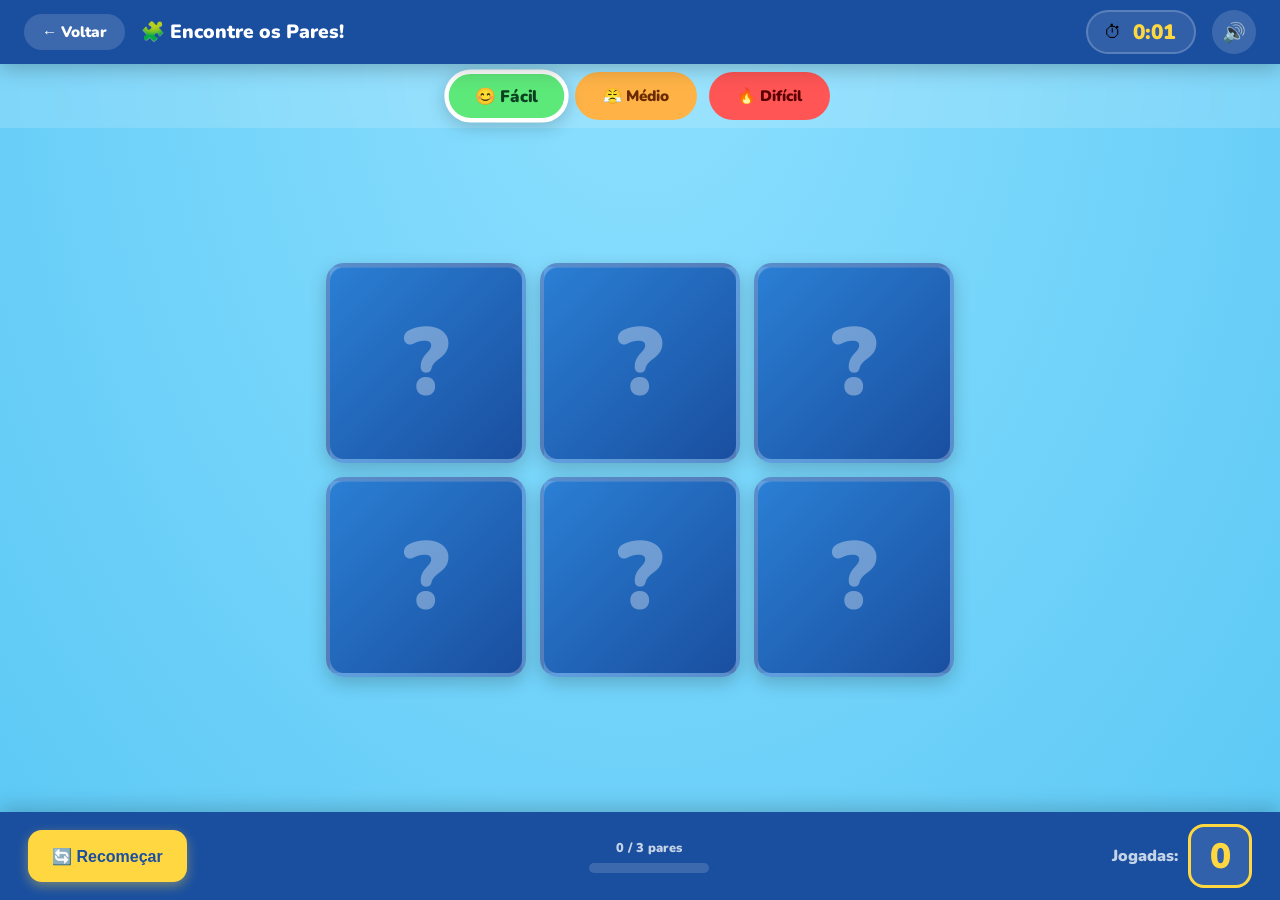
==== commit 03dbd20b: "chore: sound effects (2026-04-09 13:01)" ====
--- a/memory-game.html
+++ b/memory-game.html
@@ -56,6 +56,24 @@
   .back-btn:hover { background: rgba(255,255,255,.25); }
   .topbar-title { font-size: 1.2rem; font-weight: 900; color: #fff; flex: 1; }
 
+  .sound-toggle {
+    background: rgba(255,255,255,.15);
+    border: none;
+    color: #fff;
+    font-size: 1.2rem;
+    width: 44px;
+    height: 44px;
+    border-radius: 50px;
+    cursor: pointer;
+    transition: background 0.2s, transform 0.2s;
+    display: flex;
+    align-items: center;
+    justify-content: center;
+  }
+  .sound-toggle:hover { background: rgba(255,255,255,.25); }
+  .sound-toggle:active { transform: scale(0.95); }
+  .sound-toggle.muted { opacity: 0.5; }
+
   /* Timer */
   .timer-wrap {
     display: flex;
@@ -162,6 +180,13 @@
     box-shadow: 0 6px 18px rgba(0,0,0,.2);
   }
   .card-front .emoji { font-size: calc(var(--cs, 100px) * .55); line-height: 1; }
+  .card-front .card-img {
+    width: 100%;
+    height: 100%;
+    object-fit: cover;
+    pointer-events: none;
+    border-radius: 14px;
+  }
 
   /* Matched state */
   .card.matched .card-front {
@@ -378,6 +403,7 @@
     <span class="timer-icon">⏱</span>
     <span class="timer-display" id="timerDisplay">0:00</span>
   </div>
+  <button class="sound-toggle" id="soundToggle" onclick="toggleSound()" title="Ligar/Desligar sons">🔊</button>
 </div>
 
 <div class="diffbar">
@@ -437,19 +463,117 @@
 </div>
 
 <script>
+// ── AUDIO ENGINE ──
+let soundEnabled = true;
+let audioContext = null;
+
+function initAudio() {
+  if (!audioContext) {
+    try {
+      window.AudioContext = window.AudioContext || window.webkitAudioContext;
+      audioContext = new AudioContext();
+    } catch (e) {
+      console.log('Web Audio not supported');
+      return false;
+    }
+  }
+  return true;
+}
+
+function playTone(freq, duration, type = 'sine', volume = 0.3) {
+  if (!soundEnabled || !initAudio()) return;
+  
+  const osc = audioContext.createOscillator();
+  const gain = audioContext.createGain();
+  
+  osc.connect(gain);
+  gain.connect(audioContext.destination);
+  
+  osc.type = type;
+  osc.frequency.value = freq;
+  gain.gain.setValueAtTime(volume, audioContext.currentTime);
+  gain.gain.exponentialRampToValueAtTime(0.01, audioContext.currentTime + duration);
+  
+  osc.start(audioContext.currentTime);
+  osc.stop(audioContext.currentTime + duration);
+}
+
+// Sound effects
+const Sounds = {
+  flip: () => {
+    playTone(600, 0.1, 'sine', 0.2);
+    playTone(800, 0.08, 'sine', 0.15);
+  },
+  match: () => {
+    playTone(800, 0.1, 'sine', 0.25);
+    playTone(1000, 0.15, 'sine', 0.25);
+  },
+  error: () => {
+    playTone(300, 0.15, 'sine', 0.25);
+    playTone(250, 0.2, 'sine', 0.2);
+  },
+  combo: () => {
+    playTone(540, 0.08, 'sine', 0.2);
+    setTimeout(() => playTone(720, 0.08, 'sine', 0.2), 80);
+  },
+  win: () => {
+    const notes = [523.25, 659.25, 783.99, 1046.5];
+    notes.forEach((freq, i) => {
+      setTimeout(() => playTone(freq, 0.3, 'sine', 0.25), i * 150);
+    });
+  }
+};
+
+function toggleSound() {
+  soundEnabled = !soundEnabled;
+  const btn = document.getElementById('soundToggle');
+  if (soundEnabled) {
+    btn.textContent = '🔊';
+    btn.classList.remove('muted');
+  } else {
+    btn.textContent = '🔇';
+    btn.classList.add('muted');
+  }
+}
+
 // ── DATA ──
+//
+// Cada carta pode usar EMOJI ou IMAGEM PNG. Exemplos:
+//
+//   Emoji:  { id:1, emoji:'🐶', bg:'#FF6B6B' }
+//   Imagem: { id:1, img:'imagens/cachorro.png', bg:'#FF6B6B' }
+//
+// → "img" é o caminho relativo ao HTML (ou URL absoluta)
+// → "bg" é a cor de fundo da face revelada
+// → Misturar emoji e img no mesmo deck é permitido
+//
 const CHARS = [
-  { id:1,  emoji:'🐶', bg:'#FF6B6B' },
-  { id:2,  emoji:'🐱', bg:'#FFA94D' },
-  { id:3,  emoji:'🦁', bg:'#FFD740' },
-  { id:4,  emoji:'🐸', bg:'#5DE87A' },
-  { id:5,  emoji:'🐼', bg:'#C77DFF' },
-  { id:6,  emoji:'🐯', bg:'#FF8C6B' },
-  { id:7,  emoji:'🦝', bg:'#5BC8F5' },
-  { id:8,  emoji:'🐺', bg:'#4DD0E1' },
-  { id:9,  emoji:'🐻', bg:'#A26030' },
-  { id:10, emoji:'🦄', bg:'#FF85B3' }
+  { id:1,  img:'assets/cards/card-01.png', bg:'#FF6B6B' },
+  { id:2,  img:'assets/cards/card-02.png', bg:'#FFA94D' },
+  { id:3,  img:'assets/cards/card-03.png', bg:'#FFD740' },
+  { id:4,  img:'assets/cards/card-04.png', bg:'#5DE87A' },
+  { id:5,  img:'assets/cards/card-05.png', bg:'#C77DFF' },
+  { id:6,  img:'assets/cards/card-06.png', bg:'#FF8C6B' },
+  { id:7,  img:'assets/cards/card-07.png', bg:'#5BC8F5' },
+  { id:8,  img:'assets/cards/card-08.png', bg:'#4DD0E1' },
+  { id:9,  img:'assets/cards/card-09.png', bg:'#A26030' },
+  { id:10, img:'assets/cards/card-10.png', bg:'#FF85B3' },
+  { id:11, img:'assets/cards/card-11.png', bg:'#F25D94' },
+  { id:12, img:'assets/cards/card-12.png', bg:'#69C0FF' },
+  { id:13, img:'assets/cards/card-13.png', bg:'#FFD54F' },
+  { id:14, img:'assets/cards/card-14.png', bg:'#9C27B0' },
+  { id:15, img:'assets/cards/card-15.png', bg:'#8BC34A' },
+  { id:16, img:'assets/cards/card-16.png', bg:'#FF5722' }
 ];
+
+// ── HELPER: renderiza o conteúdo da face da carta ──
+// Suporta emoji (campo "emoji") ou imagem PNG (campo "img").
+function cardFaceContent(tile) {
+  if (tile.img) {
+    return `<img class="card-img" src="${tile.img}" alt="carta ${tile.id}" draggable="false">`;
+  }
+  return `<span class="emoji">${tile.emoji}</span>`;
+}
 
 const FEEDBACK = ['Uau! 🎉', 'Isso aí! 💪', 'Incrível! 🌟', 'Perfeito! ✨', 'Show! 🔥'];
 const COMBOS   = ['🔥 2x Combo!', '⚡ 3x Combo!', '💥 4x Combo!', '🌟 MEGA COMBO!'];
@@ -568,7 +692,7 @@
       <div class="card-inner">
         <div class="card-face card-back"></div>
         <div class="card-face card-front" style="background:${tile.bg}">
-          <span class="emoji">${tile.emoji}</span>
+          ${cardFaceContent(tile)}
         </div>
       </div>`;
     card.addEventListener('click', () => flip(card, idx));
@@ -580,6 +704,7 @@
 function flip(card, idx) {
   if (locked || flipped.includes(idx) || matched.includes(deck[idx].id) || flipped.length >= 2) return;
   document.querySelectorAll('.hint-wiggle').forEach(c => c.classList.remove('hint-wiggle'));
+  Sounds.flip();
   card.classList.add('flipped');
   flipped.push(idx);
 
@@ -599,6 +724,7 @@
 function checkMatch() {
   const [a, b] = flipped;
   if (deck[a].id === deck[b].id) {
+    Sounds.match();
     matched.push(deck[a].id);
     combo++;
     consecutiveMisses = 0;
@@ -615,6 +741,7 @@
 
       // Combo toast
       if (combo >= 2) {
+        Sounds.combo();
         const ct = document.getElementById('comboToast');
         ct.textContent = COMBOS[Math.min(combo-2, COMBOS.length-1)];
         ct.classList.add('show');
@@ -628,6 +755,7 @@
     }, 280);
 
   } else {
+    Sounds.error();
     combo = 0;
     consecutiveMisses++;
 
@@ -667,6 +795,7 @@
 // ── WIN ──
 function showWin() {
   stopTimer();
+  Sounds.win();
   const stars = calcStars();
   const subs = ['Muito bom! Continue assim!', 'Ótimo desempenho! 💪', '🌟 Perfeito! Você é incrível!'];
 
